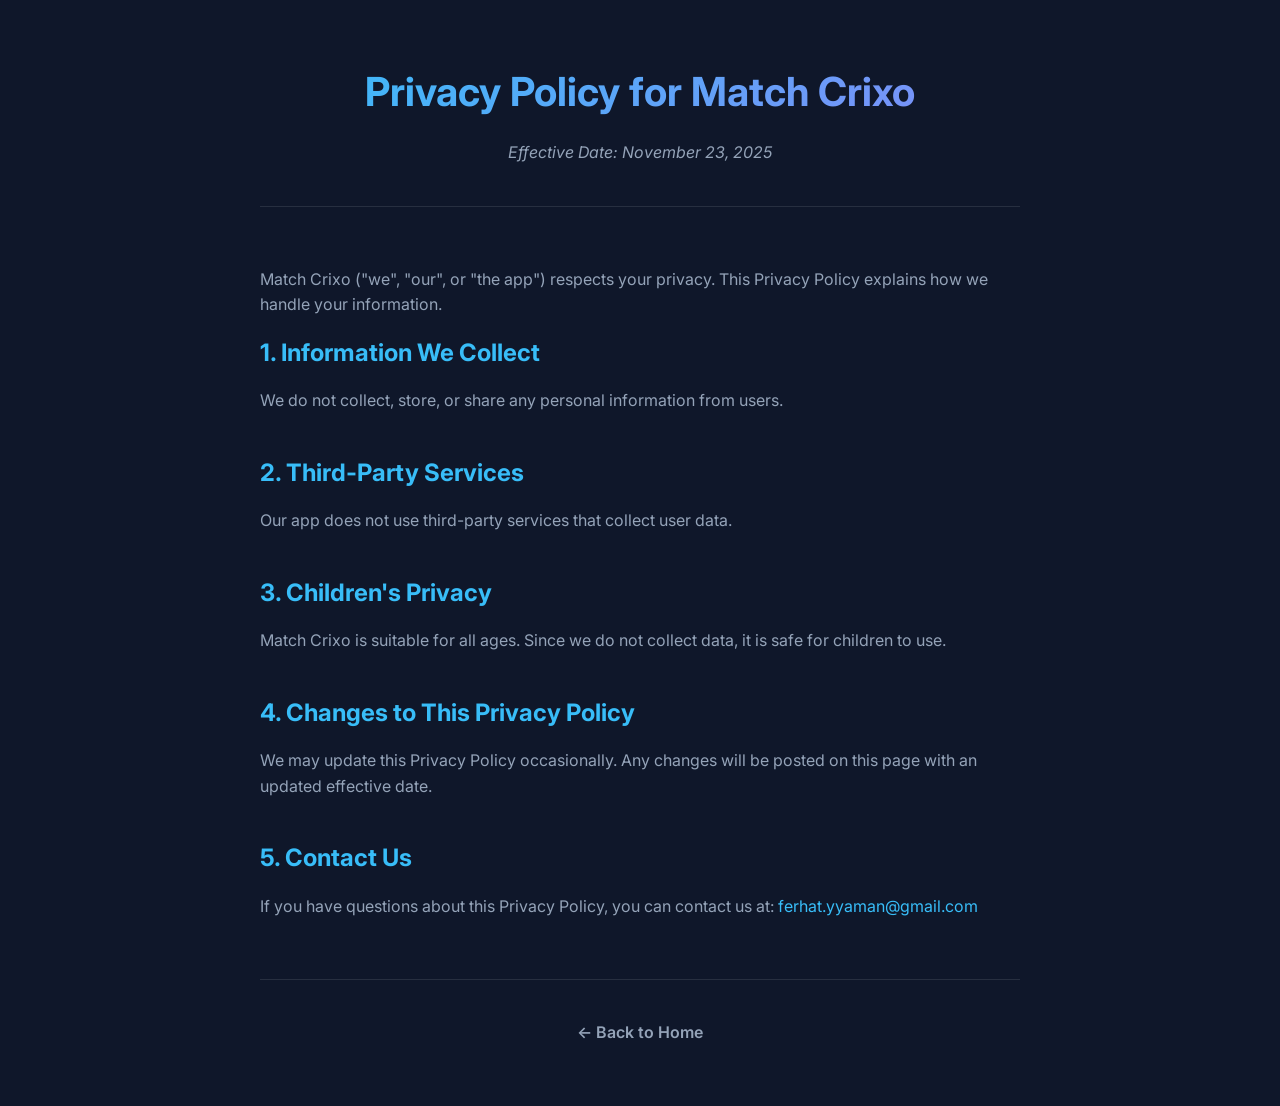
==== matchcrixo/PrivacyPolicy/index.html @ cbd68ab5 "update" ====
<!DOCTYPE html>
<html lang="en">

<head>
    <meta charset="UTF-8">
    <meta name="viewport" content="width=device-width, initial-scale=1.0">
    <title>Privacy Policy - Match Crixo</title>
    <link rel="stylesheet" href="../../css/style.css">
    <link href="https://fonts.googleapis.com/css2?family=Inter:wght@300;400;600;700&display=swap" rel="stylesheet">
</head>

<body>
    <div class="privacy-container">
        <header class="privacy-header">
            <h1>Privacy Policy for Match Crixo</h1>
            <p class="effective-date">Effective Date: November 23, 2025</p>
        </header>

        <main class="privacy-content">
            <p>Match Crixo ("we", "our", or "the app") respects your privacy. This Privacy Policy explains how we handle
                your information.</p>

            <section>
                <h2>1. Information We Collect</h2>
                <p>We do not collect, store, or share any personal information from users.</p>
            </section>

            <section>
                <h2>2. Third-Party Services</h2>
                <p>Our app does not use third-party services that collect user data.</p>
            </section>

            <section>
                <h2>3. Children's Privacy</h2>
                <p>Match Crixo is suitable for all ages. Since we do not collect data, it is safe for children to use.
                </p>
            </section>

            <section>
                <h2>4. Changes to This Privacy Policy</h2>
                <p>We may update this Privacy Policy occasionally. Any changes will be posted on this page with an
                    updated effective date.</p>
            </section>

            <section class="contact-section">
                <h2>5. Contact Us</h2>
                <p>If you have questions about this Privacy Policy, you can contact us at: <a
                        href="mailto:ferhat.yyaman@gmail.com">ferhat.yyaman@gmail.com</a></p>
            </section>
        </main>

        <footer class="privacy-footer">
            <a href="../../index.html" class="back-link">← Back to Home</a>
        </footer>
    </div>
</body>

</html>
---- css/style.css ----
:root {
    --bg-color: #0f172a;
    --card-bg: #1e293b;
    --text-primary: #f8fafc;
    --text-secondary: #94a3b8;
    --accent-color: #38bdf8;
    --accent-hover: #0ea5e9;
    --gradient-start: #38bdf8;
    --gradient-end: #818cf8;
    --font-family: 'Inter', -apple-system, BlinkMacSystemFont, sans-serif;
}

* {
    margin: 0;
    padding: 0;
    box-sizing: border-box;
}

body {
    font-family: var(--font-family);
    background-color: var(--bg-color);
    color: var(--text-primary);
    line-height: 1.6;
    -webkit-font-smoothing: antialiased;
}

a {
    text-decoration: none;
    color: inherit;
    transition: color 0.3s ease;
}

/* Layout */
.container {
    max-width: 1200px;
    margin: 0 auto;
    padding: 0 20px;
}

/* Hero Section */
.hero {
    min-height: 80vh;
    display: flex;
    flex-direction: column;
    justify-content: center;
    align-items: center;
    text-align: center;
    padding: 100px 20px;
    background: radial-gradient(circle at top center, #1e293b 0%, #0f172a 70%);
}

.hero h1 {
    font-size: 4rem;
    font-weight: 800;
    margin-bottom: 20px;
    background: linear-gradient(135deg, var(--gradient-start), var(--gradient-end));
    -webkit-background-clip: text;
    -webkit-text-fill-color: transparent;
    letter-spacing: -0.02em;
}

.hero p {
    font-size: 1.25rem;
    color: var(--text-secondary);
    max-width: 600px;
    margin-bottom: 40px;
}

/* Apps Grid */
.apps-section {
    padding: 80px 0;
}

.section-title {
    text-align: center;
    font-size: 2.5rem;
    margin-bottom: 60px;
    font-weight: 700;
}

.apps-grid {
    display: grid;
    grid-template-columns: repeat(auto-fit, minmax(300px, 1fr));
    gap: 40px;
    padding: 20px;
}

.app-card {
    background: var(--card-bg);
    border-radius: 24px;
    padding: 40px;
    transition: transform 0.3s ease, box-shadow 0.3s ease;
    border: 1px solid rgba(255, 255, 255, 0.05);
    display: flex;
    flex-direction: column;
    align-items: center;
    text-align: center;
}

.app-card:hover {
    transform: translateY(-10px);
    box-shadow: 0 20px 40px rgba(0, 0, 0, 0.3);
    border-color: rgba(56, 189, 248, 0.3);
}

.app-icon {
    width: 120px;
    height: 120px;
    border-radius: 24px;
    margin-bottom: 24px;
    object-fit: cover;
    background: #334155; /* Placeholder */
    box-shadow: 0 8px 16px rgba(0, 0, 0, 0.2);
}

.app-title {
    font-size: 1.5rem;
    font-weight: 700;
    margin-bottom: 12px;
}

.app-desc {
    color: var(--text-secondary);
    margin-bottom: 24px;
    flex-grow: 1;
}

.app-links {
    display: flex;
    gap: 16px;
    flex-wrap: wrap;
    justify-content: center;
}

.btn {
    padding: 12px 24px;
    border-radius: 12px;
    font-weight: 600;
    font-size: 0.9rem;
    transition: all 0.3s ease;
}

.btn-primary {
    background: linear-gradient(135deg, var(--gradient-start), var(--gradient-end));
    color: white;
    box-shadow: 0 4px 12px rgba(56, 189, 248, 0.3);
}

.btn-primary:hover {
    opacity: 0.9;
    transform: translateY(-2px);
}

.btn-secondary {
    background: rgba(255, 255, 255, 0.05);
    color: var(--text-primary);
}

.btn-secondary:hover {
    background: rgba(255, 255, 255, 0.1);
}

/* Privacy Policy Pages */
.privacy-container {
    max-width: 800px;
    margin: 0 auto;
    padding: 60px 20px;
}

.privacy-header {
    text-align: center;
    margin-bottom: 60px;
    padding-bottom: 40px;
    border-bottom: 1px solid rgba(255, 255, 255, 0.1);
}

.privacy-header h1 {
    font-size: 2.5rem;
    margin-bottom: 16px;
    background: linear-gradient(135deg, var(--gradient-start), var(--gradient-end));
    -webkit-background-clip: text;
    -webkit-text-fill-color: transparent;
}

.effective-date {
    color: var(--text-secondary);
    font-style: italic;
}

.privacy-content section {
    margin-bottom: 40px;
}

.privacy-content h2 {
    font-size: 1.5rem;
    margin-bottom: 16px;
    color: var(--accent-color);
}

.privacy-content p {
    color: var(--text-secondary);
    margin-bottom: 16px;
}

.privacy-content a {
    color: var(--accent-color);
}

.privacy-footer {
    margin-top: 60px;
    padding-top: 40px;
    border-top: 1px solid rgba(255, 255, 255, 0.1);
    text-align: center;
}

.back-link {
    color: var(--text-secondary);
    font-weight: 600;
}

.back-link:hover {
    color: var(--accent-color);
}

/* Footer */
.site-footer {
    padding: 60px 0;
    text-align: center;
    border-top: 1px solid rgba(255, 255, 255, 0.05);
    margin-top: 80px;
}

.footer-links {
    display: flex;
    justify-content: center;
    gap: 32px;
    margin-bottom: 32px;
}

.footer-links a {
    color: var(--text-secondary);
}

.footer-links a:hover {
    color: var(--accent-color);
}

.copyright {
    color: var(--text-secondary);
    font-size: 0.9rem;
}

/* Responsive */
@media (max-width: 768px) {
    .hero h1 {
        font-size: 2.5rem;
    }
    
    .section-title {
        font-size: 2rem;
    }
}
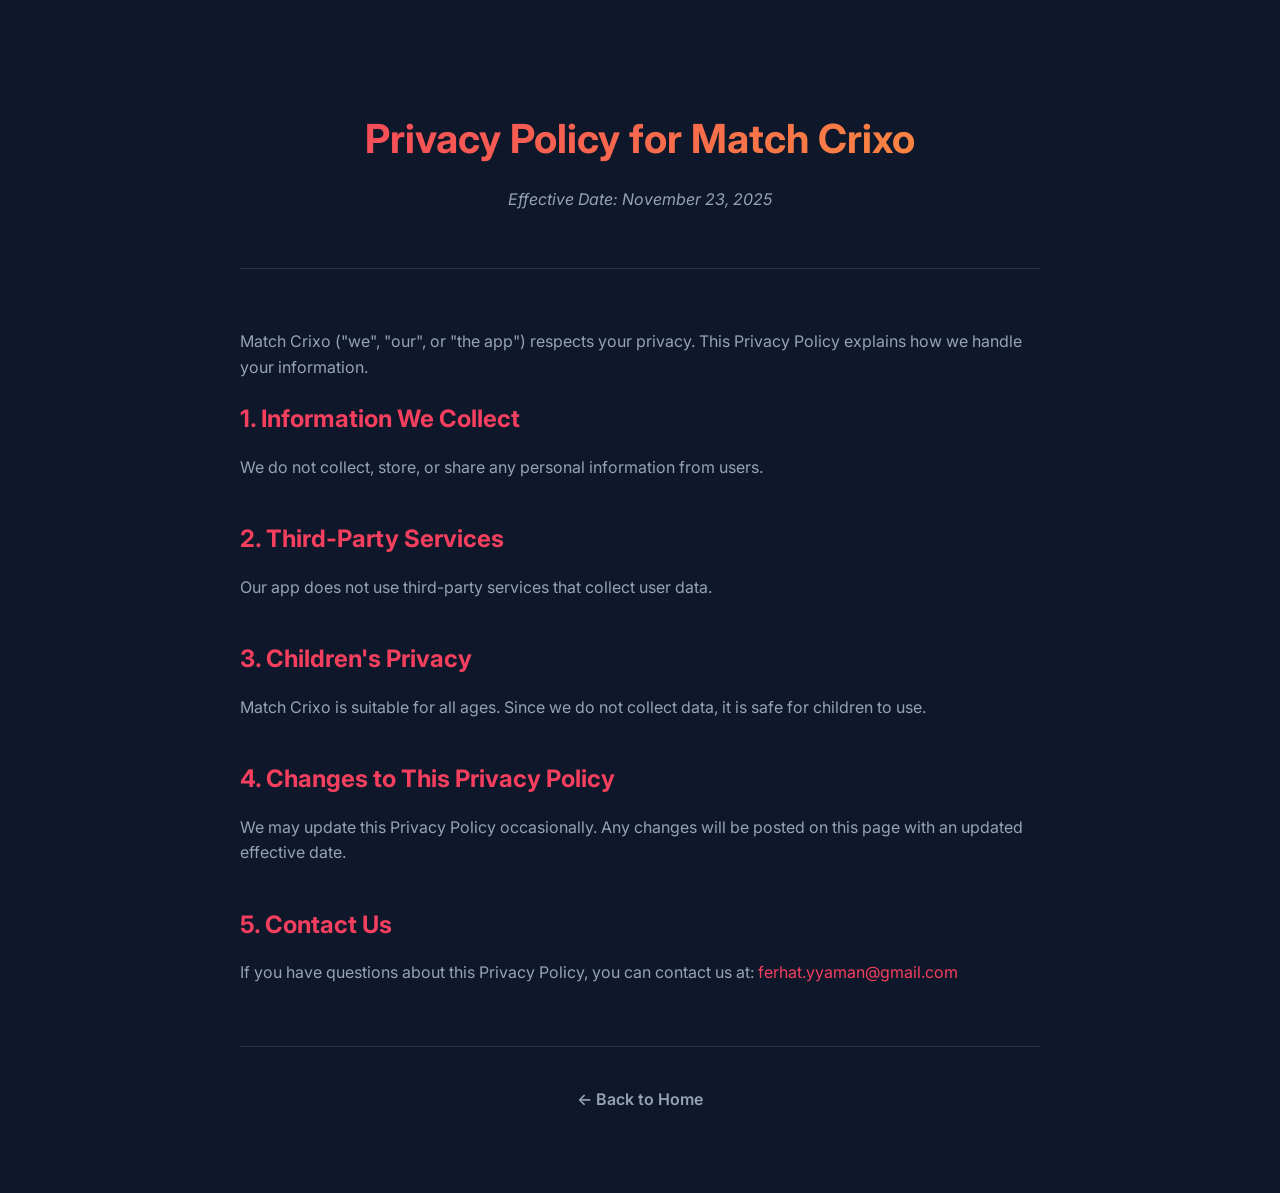
==== commit e0777f4e: "update" ====
--- a/matchcrixo/PrivacyPolicy/index.html
+++ b/matchcrixo/PrivacyPolicy/index.html
@@ -5,8 +5,93 @@
     <meta charset="UTF-8">
     <meta name="viewport" content="width=device-width, initial-scale=1.0">
     <title>Privacy Policy - Match Crixo</title>
-    <link rel="stylesheet" href="../../css/style.css">
     <link href="https://fonts.googleapis.com/css2?family=Inter:wght@300;400;600;700&display=swap" rel="stylesheet">
+    <style>
+        :root {
+            --bg-color: #0f172a;
+            --card-bg: #1e293b;
+            --text-primary: #f8fafc;
+            --text-secondary: #94a3b8;
+            --accent-color: #f43f5e;
+            --font-family: 'Inter', -apple-system, BlinkMacSystemFont, sans-serif;
+        }
+
+        body {
+            font-family: var(--font-family);
+            background-color: var(--bg-color);
+            color: var(--text-primary);
+            line-height: 1.6;
+            margin: 0;
+            padding: 0;
+        }
+
+        a {
+            text-decoration: none;
+            color: inherit;
+            transition: color 0.3s;
+        }
+
+        .privacy-container {
+            max-width: 800px;
+            margin: 0 auto;
+            padding: 80px 20px;
+        }
+
+        .privacy-header {
+            text-align: center;
+            margin-bottom: 60px;
+            padding-bottom: 40px;
+            border-bottom: 1px solid rgba(255, 255, 255, 0.1);
+        }
+
+        .privacy-header h1 {
+            font-size: 2.5rem;
+            margin-bottom: 16px;
+            background: linear-gradient(135deg, #f43f5e, #fb923c);
+            -webkit-background-clip: text;
+            -webkit-text-fill-color: transparent;
+        }
+
+        .effective-date {
+            color: var(--text-secondary);
+            font-style: italic;
+        }
+
+        .privacy-content section {
+            margin-bottom: 40px;
+        }
+
+        .privacy-content h2 {
+            font-size: 1.5rem;
+            margin-bottom: 16px;
+            color: var(--accent-color);
+        }
+
+        .privacy-content p {
+            color: var(--text-secondary);
+            margin-bottom: 16px;
+        }
+
+        .privacy-content a {
+            color: var(--accent-color);
+        }
+
+        .privacy-footer {
+            margin-top: 60px;
+            padding-top: 40px;
+            border-top: 1px solid rgba(255, 255, 255, 0.1);
+            text-align: center;
+        }
+
+        .back-link {
+            color: var(--text-secondary);
+            font-weight: 600;
+        }
+
+        .back-link:hover {
+            color: var(--accent-color);
+        }
+    </style>
 </head>
 
 <body>
